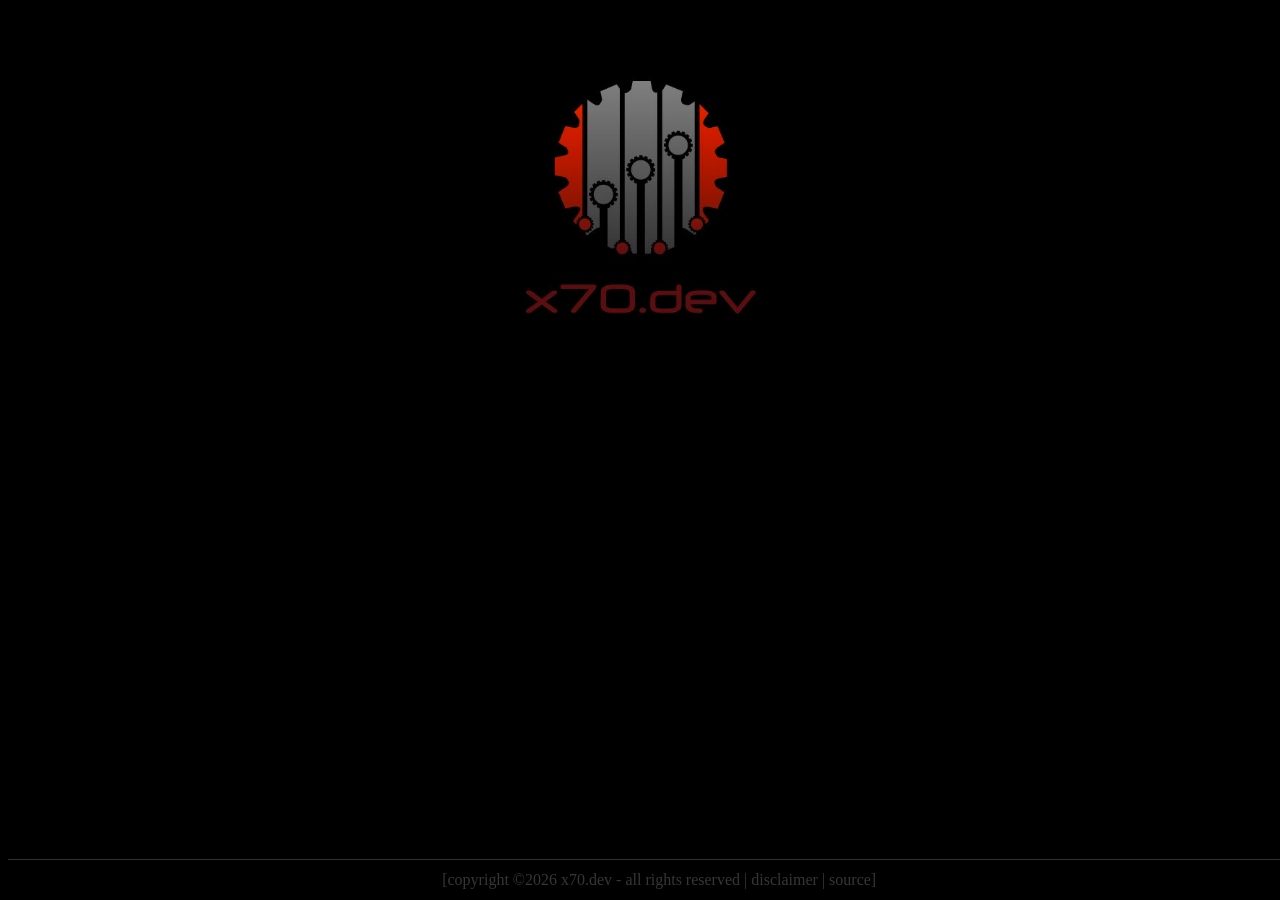
==== index.html @ dc75073f "Adding footer" ====
<!DOCTYPE html>
<html>
<head>
  <link rel="stylesheet" href="css/styles.css">
  <script async src="https://www.googletagmanager.com/gtag/js?id=G-SW78EEB8YE"></script>
  <script src="js/ga.js"></script>
  <script src="js/scripts.js"></script>
</head>
<title>x70.dev</title>
<body class="body">
  <div>
    <img src="images/x70-logo.jpg" alt="x70-logo" class="center">
  </div>
  <div id="disclaimerModal" class="modal">
    <div class="modal-content">
      <span class="close">&times;</span>
      <h2>Disclaimer</h2>
      <p>The information contained on the x70.dev website (the "Service") is for general information purposes only.</p>
      <p>x70.dev assumes no responsibility for errors or omissions in the contents of the Service.</p>
      <p>In no event shall x70.dev be liable for any special, direct, indirect, consequential, or incidental damages or any damages whatsoever, whether in an action of contract, negligence or other tort, arising out of or in connection with the use of the Service or the contents of the Service.</p>
      <p>x70.dev reserves the right to make additions, deletions, or modification to the contents on the Service at any time without prior notice.</p>
      <p>This disclaimer constitutes an essential part of this agreement.</p>
    </div>
  </div>
</body>
<footer
  <p id="footer"</p>
</footer>
</html>
---- css/styles.css ----
.container {
    display: flex;
    justify-content: center;
    align-items: center;
    border: 0px solid;
    width: 50vw; /*customize to your needs 100%*/
    height: 50vw; /*customize to your needs*/
}
.container img
{
  max-width:100%;
  max-height:100%;
}
.body {
  background-color: black;
}
.center {
	display: flex;
	margin-left: auto;
	margin-right: auto;
	width: 50%;
}
footer {
  color: #363636;
  padding: .7em;
  text-align: center;
  position: absolute;
  bottom: 0;
  margin: 0;
  width: 100%;
  border-top: 1px solid #313030;
}

 /* The Modal (background) */
 .modal {
  display: none; /* Hidden by default */
  position: fixed; /* Stay in place */
  z-index: 1; /* Sit on top */
  left: 0;
  top: 0;
  width: 100%; /* Full width */
  height: 100%; /* Full height */
  overflow: auto; /* Enable scroll if needed */
  background-color: rgb(0,0,0); /* Fallback color */
  background-color: rgba(0,0,0,0.4); /* Black w/ opacity */
}

/* Modal Content */
.modal-content {
  background-color: #626262;
  margin: 15% auto; /* 15% from the top and centered */
  padding: 20px;
  border-radius: 10px;
  width: 50%; /* Could be more or less, depending on screen size */
}

/* The Close Button */
.close {
  color: #363636;
  float: right;
  font-size: 28px;
  font-weight: bold;
}

.close:hover,
.close:focus {
  color: black;
  text-decoration: none;
  cursor: pointer;
}
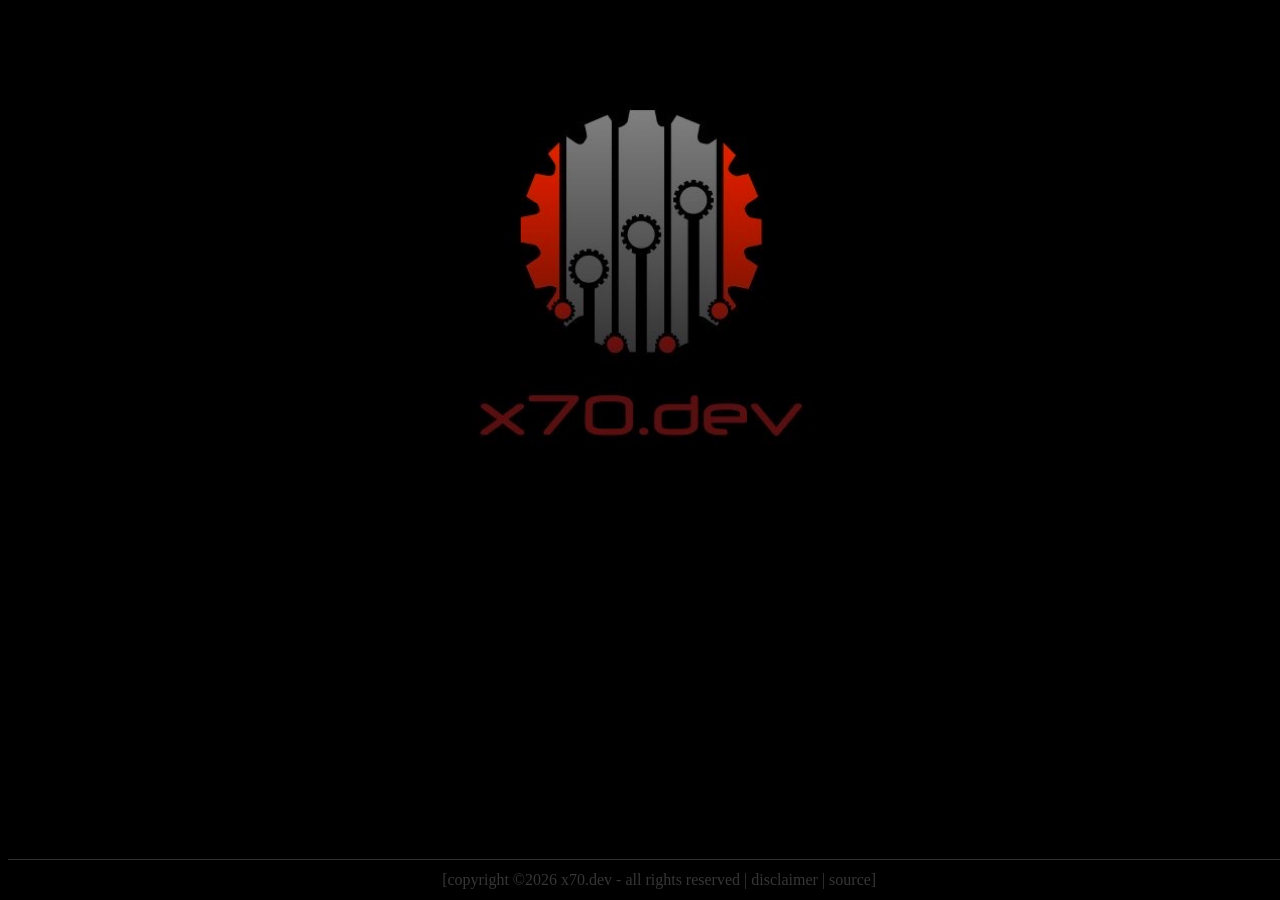
==== commit 88bfb07d: "Moving disclaimer out to webassembly" ====
--- a/index.html
+++ b/index.html
@@ -1,10 +1,11 @@
 <!DOCTYPE html>
 <html>
 <head>
+  <script src="js/wasm_exec.js"></script>
+  <script src="js/scripts.js"></script>
   <link rel="stylesheet" href="css/styles.css">
   <script async src="https://www.googletagmanager.com/gtag/js?id=G-SW78EEB8YE"></script>
   <script src="js/ga.js"></script>
-  <script src="js/scripts.js"></script>
 </head>
 <title>x70.dev</title>
 <body class="body">
@@ -12,15 +13,6 @@
     <img src="images/x70-logo.jpg" alt="x70-logo" class="center">
   </div>
   <div id="disclaimerModal" class="modal">
-    <div class="modal-content">
-      <span class="close">&times;</span>
-      <h2>Disclaimer</h2>
-      <p>The information contained on the x70.dev website (the "Service") is for general information purposes only.</p>
-      <p>x70.dev assumes no responsibility for errors or omissions in the contents of the Service.</p>
-      <p>In no event shall x70.dev be liable for any special, direct, indirect, consequential, or incidental damages or any damages whatsoever, whether in an action of contract, negligence or other tort, arising out of or in connection with the use of the Service or the contents of the Service.</p>
-      <p>x70.dev reserves the right to make additions, deletions, or modification to the contents on the Service at any time without prior notice.</p>
-      <p>This disclaimer constitutes an essential part of this agreement.</p>
-    </div>
   </div>
 </body>
 <footer
--- a/css/styles.css
+++ b/css/styles.css
@@ -3,8 +3,8 @@
     justify-content: center;
     align-items: center;
     border: 0px solid;
-    width: 50vw; /*customize to your needs 100%*/
-    height: 50vw; /*customize to your needs*/
+    width: 75vw; /*customize to your needs 100%*/
+    height: 75vw; /*customize to your needs*/
 }
 .container img
 {
@@ -18,7 +18,7 @@
 	display: flex;
 	margin-left: auto;
 	margin-right: auto;
-	width: 50%;
+	width: 70%;
 }
 footer {
   color: #363636;
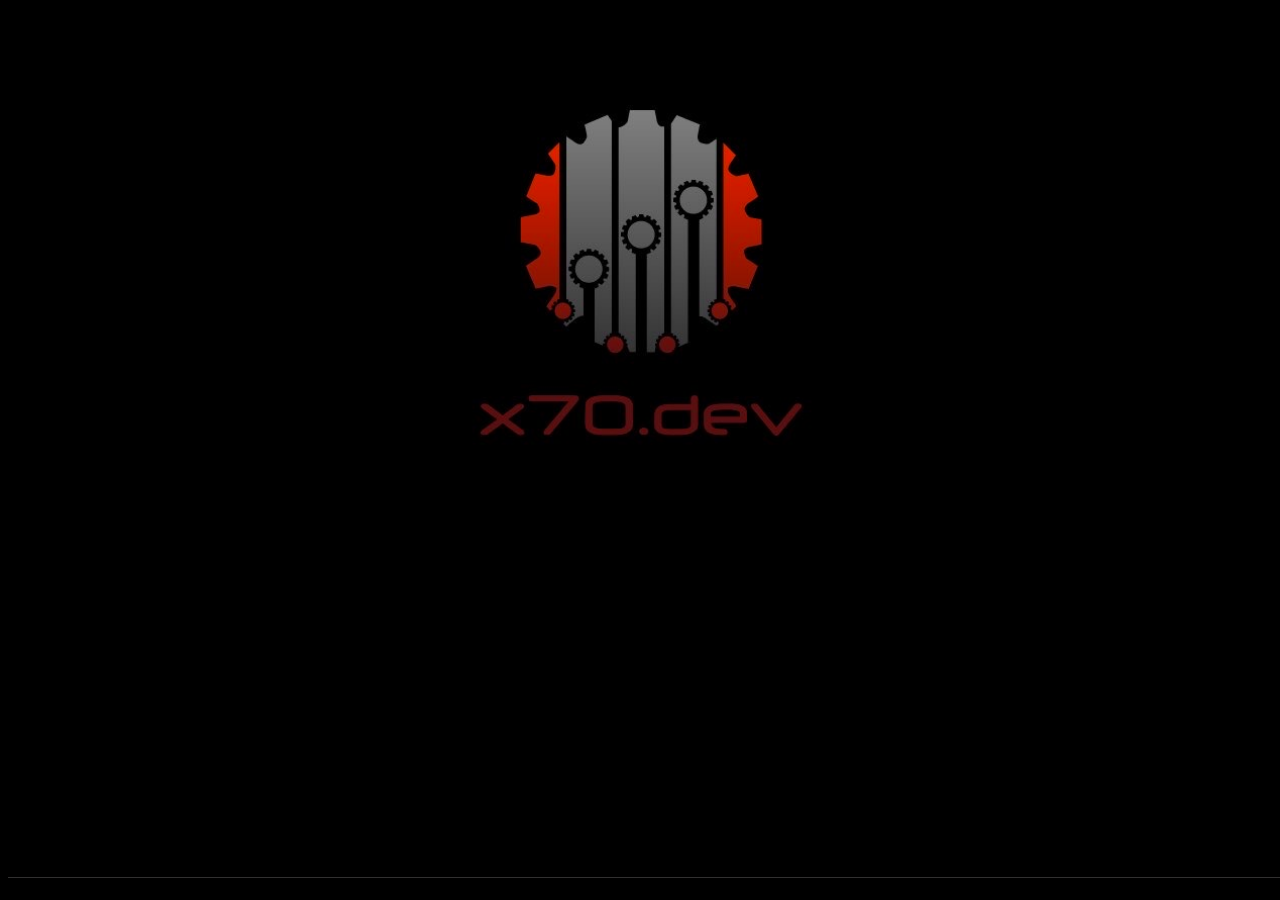
==== commit 953e067a: "Moving GA functionality to Cloudflare Zaraz" ====
--- a/index.html
+++ b/index.html
@@ -4,8 +4,6 @@
   <script src="js/wasm_exec.js"></script>
   <script src="js/scripts.js"></script>
   <link rel="stylesheet" href="css/styles.css">
-  <script async src="https://www.googletagmanager.com/gtag/js?id=G-SW78EEB8YE"></script>
-  <script src="js/ga.js"></script>
 </head>
 <title>x70.dev</title>
 <body class="body">
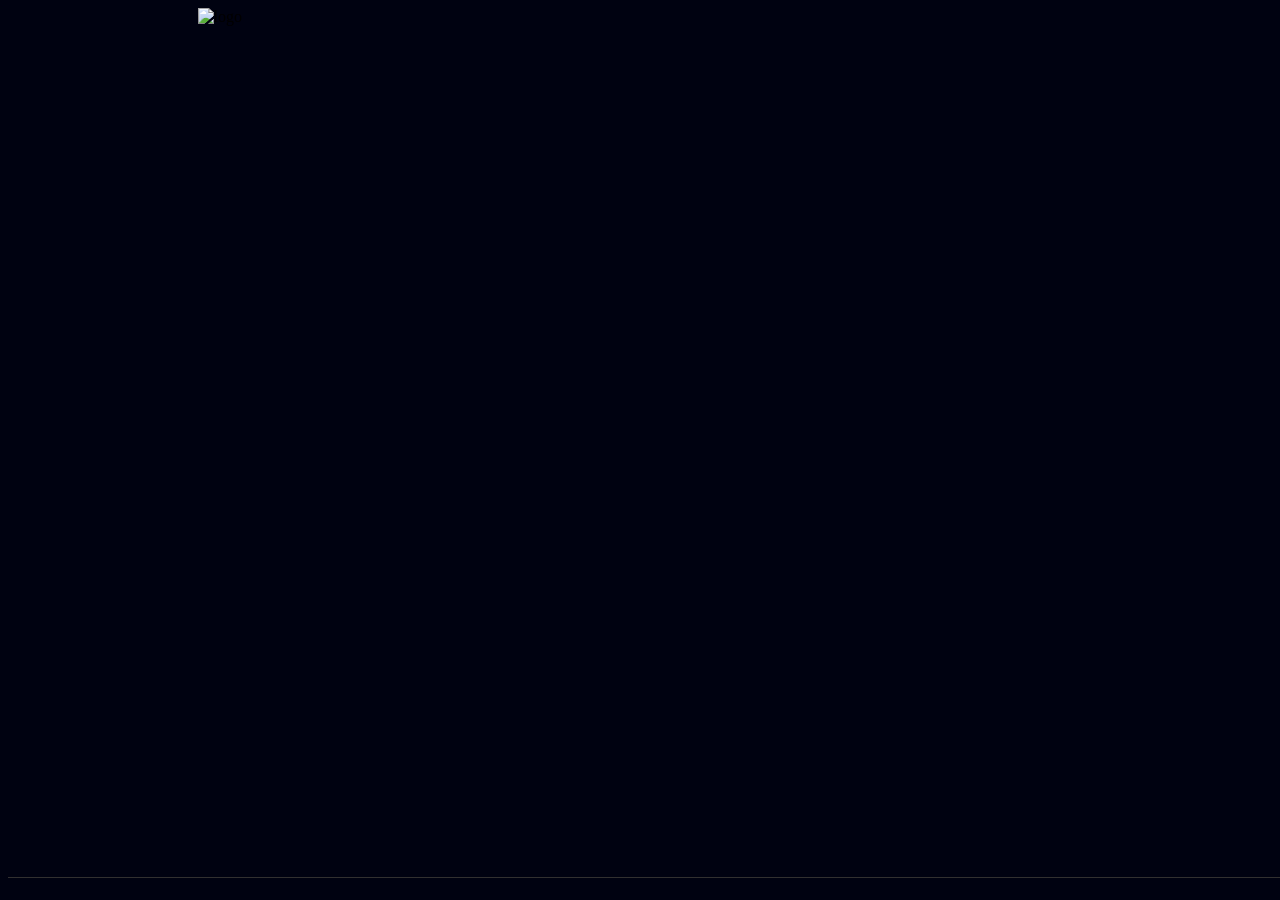
==== commit ee1f2ce1: "updating logo" ====
--- a/index.html
+++ b/index.html
@@ -8,7 +8,7 @@
 <title>x70.dev</title>
 <body class="body">
   <div>
-    <img src="images/x70-logo.jpg" alt="x70-logo" class="center">
+    <img src="https://assets.x70.dev/images/man-in-hat.webp" alt="logo" class="center">
   </div>
   <div id="disclaimerModal" class="modal">
   </div>
@@ -16,4 +16,4 @@
 <footer
   <p id="footer"</p>
 </footer>
-</html>+</html>
--- a/css/styles.css
+++ b/css/styles.css
@@ -6,65 +6,65 @@
     width: 75vw; /*customize to your needs 100%*/
     height: 75vw; /*customize to your needs*/
 }
-.container img
-{
-  max-width:100%;
-  max-height:100%;
+.container img {
+    max-width: 100%;
+    max-height: 100%;
 }
 .body {
-  background-color: black;
+    background-color: rgb(0, 2, 17);
 }
 .center {
-	display: flex;
-	margin-left: auto;
-	margin-right: auto;
-	width: 70%;
+    display: flex;
+    margin-left: auto;
+    margin-right: auto;
+    max-width: 70%;
+    max-height: 70%;
 }
 footer {
-  color: #363636;
-  padding: .7em;
-  text-align: center;
-  position: absolute;
-  bottom: 0;
-  margin: 0;
-  width: 100%;
-  border-top: 1px solid #313030;
+    color: #363636;
+    padding: 0.7em;
+    text-align: center;
+    position: absolute;
+    bottom: 0;
+    margin: 0;
+    width: 100%;
+    border-top: 1px solid #313030;
 }
 
- /* The Modal (background) */
- .modal {
-  display: none; /* Hidden by default */
-  position: fixed; /* Stay in place */
-  z-index: 1; /* Sit on top */
-  left: 0;
-  top: 0;
-  width: 100%; /* Full width */
-  height: 100%; /* Full height */
-  overflow: auto; /* Enable scroll if needed */
-  background-color: rgb(0,0,0); /* Fallback color */
-  background-color: rgba(0,0,0,0.4); /* Black w/ opacity */
+/* The Modal (background) */
+.modal {
+    display: none; /* Hidden by default */
+    position: fixed; /* Stay in place */
+    z-index: 1; /* Sit on top */
+    left: 0;
+    top: 0;
+    width: 100%; /* Full width */
+    height: 100%; /* Full height */
+    overflow: auto; /* Enable scroll if needed */
+    background-color: rgb(0, 0, 0); /* Fallback color */
+    background-color: rgba(0, 0, 0, 0.4); /* Black w/ opacity */
 }
 
 /* Modal Content */
 .modal-content {
-  background-color: #626262;
-  margin: 15% auto; /* 15% from the top and centered */
-  padding: 20px;
-  border-radius: 10px;
-  width: 50%; /* Could be more or less, depending on screen size */
+    background-color: #626262;
+    margin: 15% auto; /* 15% from the top and centered */
+    padding: 20px;
+    border-radius: 10px;
+    width: 50%; /* Could be more or less, depending on screen size */
 }
 
 /* The Close Button */
 .close {
-  color: #363636;
-  float: right;
-  font-size: 28px;
-  font-weight: bold;
+    color: #363636;
+    float: right;
+    font-size: 28px;
+    font-weight: bold;
 }
 
 .close:hover,
 .close:focus {
-  color: black;
-  text-decoration: none;
-  cursor: pointer;
+    color: black;
+    text-decoration: none;
+    cursor: pointer;
 }
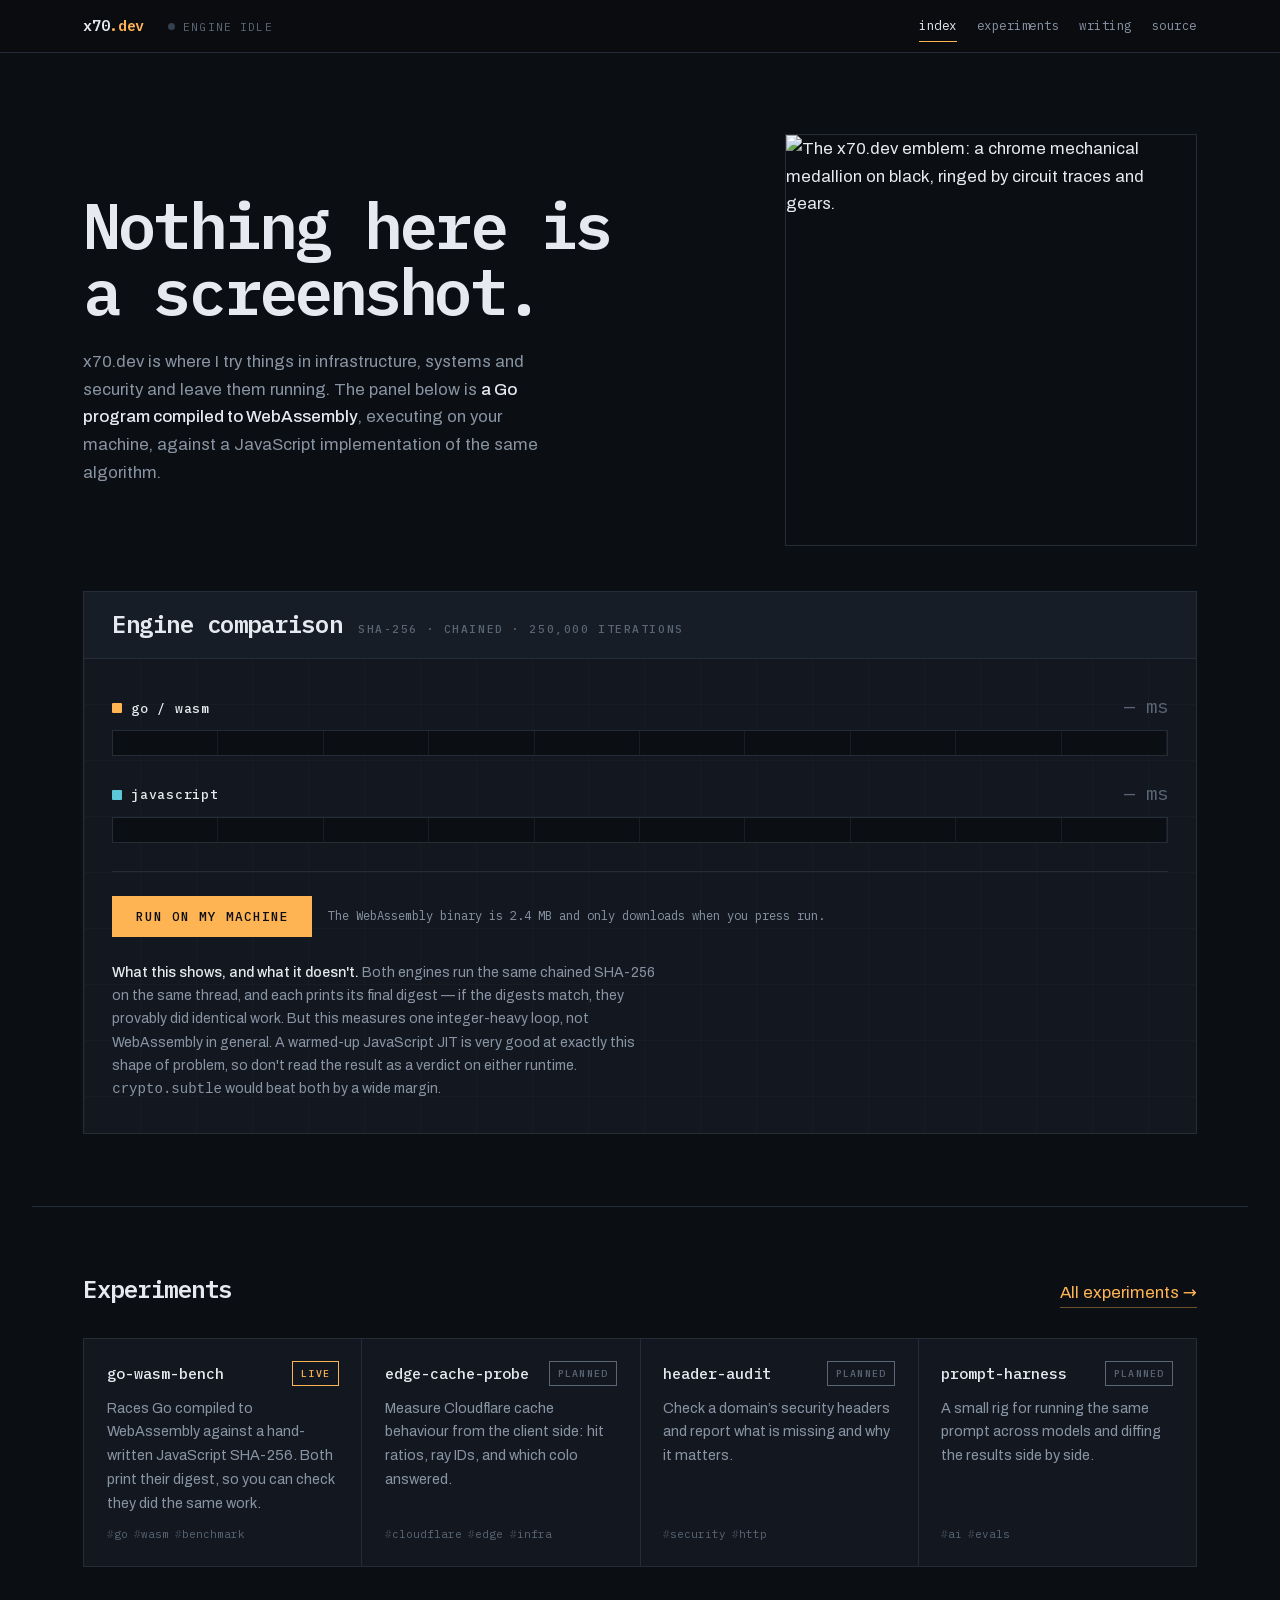
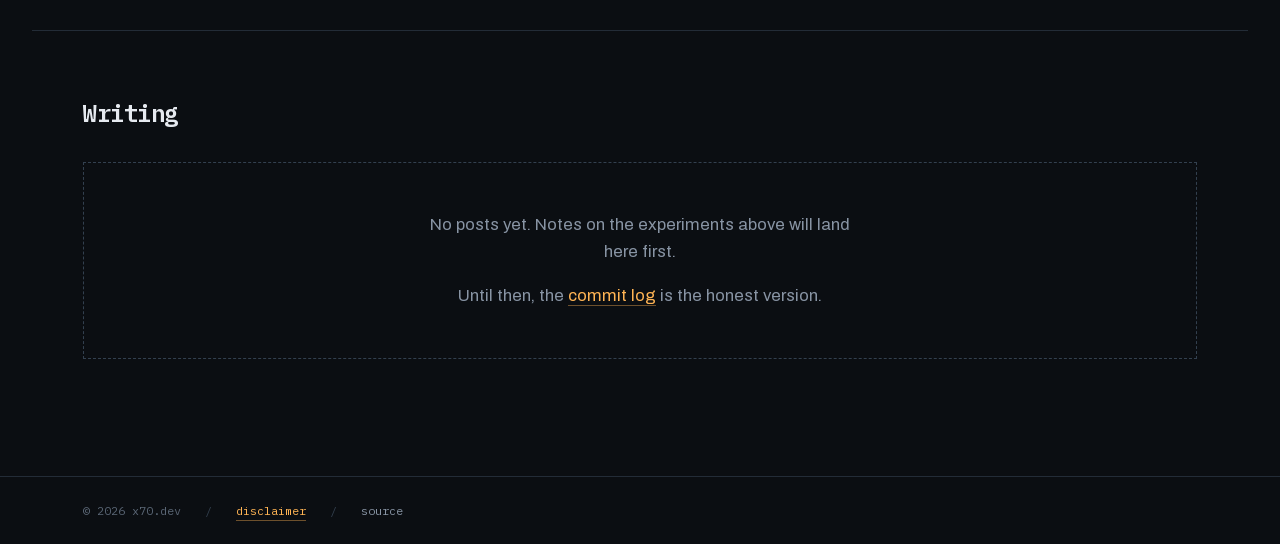
==== commit 3428124c: "Rebuild the site around a benchmark that earns its WebAssembly The 2.1 MB Go/WASM binary existed to " ====
--- a/index.html
+++ b/index.html
@@ -1,19 +1,156 @@
-<!DOCTYPE html>
-<html>
-<head>
-  <script src="js/wasm_exec.js"></script>
-  <script src="js/scripts.js"></script>
-  <link rel="stylesheet" href="css/styles.css">
-</head>
-<title>x70.dev</title>
-<body class="body">
-  <div>
-    <img src="https://assets.x70.dev/images/man-in-hat.webp" alt="logo" class="center">
-  </div>
-  <div id="disclaimerModal" class="modal">
-  </div>
-</body>
-<footer
-  <p id="footer"</p>
-</footer>
-</html>
+<!DOCTYPE html>
+<html lang="en">
+<head>
+<meta charset="utf-8">
+<meta name="viewport" content="width=device-width, initial-scale=1">
+<title>x70.dev — a testbed that runs in the open</title>
+<meta name="description" content="A personal engineering testbed. Go compiled to WebAssembly races a hand-written JavaScript SHA-256 in your browser, and both print their digest so you can verify the work.">
+<meta name="color-scheme" content="dark">
+<meta name="theme-color" content="#0B0E12">
+
+<link rel="canonical" href="https://x70.dev/">
+<meta property="og:type" content="website">
+<meta property="og:url" content="https://x70.dev/">
+<meta property="og:site_name" content="x70.dev">
+<meta property="og:title" content="x70.dev — a testbed that runs in the open">
+<meta property="og:description" content="Go compiled to WebAssembly races a hand-written JavaScript SHA-256 in your browser. Both print their digest, so you can check the comparison is honest.">
+<meta property="og:image" content="https://assets.x70.dev/images/man-in-hat.webp">
+<meta property="og:image:width" content="1024">
+<meta property="og:image:height" content="1024">
+<meta name="twitter:card" content="summary_large_image">
+<meta name="twitter:title" content="x70.dev — a testbed that runs in the open">
+<meta name="twitter:description" content="Go compiled to WebAssembly races a hand-written JavaScript SHA-256 in your browser.">
+<meta name="twitter:image" content="https://assets.x70.dev/images/man-in-hat.webp">
+
+<link rel="icon" href="/favicon.svg" type="image/svg+xml">
+<link rel="alternate icon" href="/favicon.ico">
+<link rel="preconnect" href="https://assets.x70.dev" crossorigin>
+<link rel="preload" href="/fonts/ibm-plex-mono-600.woff2" as="font" type="font/woff2" crossorigin>
+<link rel="preload" href="/fonts/archivo-400700.woff2" as="font" type="font/woff2" crossorigin>
+<link rel="stylesheet" href="/css/styles.css">
+<script type="module" src="/js/site.js"></script>
+</head>
+<body>
+<a class="skip" href="#main">Skip to content</a>
+
+<header class="rail">
+  <div class="wrap rail__in">
+    <a class="mark" href="/">x70<span>.dev</span></a>
+    <span class="lamp" id="lamp" data-state="idle">engine idle</span>
+    <nav class="rail__nav" aria-label="Primary">
+      <a href="/" aria-current="page">index</a>
+      <a href="/projects/">experiments</a>
+      <a href="/writing/">writing</a>
+      <a href="https://github.com/zroulston/x70.dev">source</a>
+    </nav>
+  </div>
+</header>
+
+<main id="main">
+
+  <section class="hero">
+    <div class="wrap hero__in">
+      <div>
+        <h1 class="hero__thesis">Nothing here is a screenshot.</h1>
+        <p class="hero__lede">
+          x70.dev is where I try things in infrastructure, systems and security and
+          leave them running. The panel below is <strong>a Go program compiled to
+          WebAssembly</strong>, executing on your machine, against a JavaScript
+          implementation of the same algorithm.
+        </p>
+      </div>
+      <img class="hero__emblem"
+           src="https://assets.x70.dev/images/man-in-hat.webp"
+           alt="The x70.dev emblem: a chrome mechanical medallion on black, ringed by circuit traces and gears."
+           width="1024" height="1024" fetchpriority="high" decoding="async">
+    </div>
+  </section>
+
+  <section class="bench wrap" aria-labelledby="bench-title">
+    <div class="panel">
+      <div class="panel__head">
+        <h2 class="section__title" id="bench-title">Engine comparison</h2>
+        <p class="label">SHA-256 · chained · <span id="iter-label">250,000</span> iterations</p>
+        <p class="label label--raw u-push" id="build-label"></p>
+      </div>
+
+      <div class="panel__body">
+
+        <div class="trace trace--go">
+          <div class="trace__top">
+            <span class="trace__name">go / wasm</span>
+            <span class="trace__time" id="go-time" data-empty="true">— ms</span>
+          </div>
+          <div class="trace__track">
+            <div class="trace__fill" id="go-fill"></div>
+          </div>
+          <p class="trace__digest" id="go-digest"></p>
+        </div>
+
+        <div class="trace trace--js">
+          <div class="trace__top">
+            <span class="trace__name">javascript</span>
+            <span class="trace__time" id="js-time" data-empty="true">— ms</span>
+          </div>
+          <div class="trace__track">
+            <div class="trace__fill" id="js-fill"></div>
+          </div>
+          <p class="trace__digest" id="js-digest"></p>
+        </div>
+
+        <p class="verdict" id="verdict" hidden></p>
+
+        <div class="bench__controls">
+          <button class="btn" id="run" type="button">Run on my machine</button>
+          <span class="bench__status" id="status" role="status">
+            The WebAssembly binary is 2.4&nbsp;MB and only downloads when you press run.
+          </span>
+        </div>
+
+        <p class="caveat">
+          <b>What this shows, and what it doesn't.</b> Both engines run the same chained
+          SHA-256 on the same thread, and each prints its final digest — if the digests
+          match, they provably did identical work. But this measures one integer-heavy
+          loop, not WebAssembly in general. A warmed-up JavaScript JIT is very good at
+          exactly this shape of problem, so don't read the result as a verdict on either
+          runtime. <code>crypto.subtle</code> would beat both by a wide margin.
+        </p>
+
+      </div>
+    </div>
+  </section>
+
+  <section class="section wrap" aria-labelledby="rack-title">
+    <div class="section__head">
+      <h2 class="section__title" id="rack-title">Experiments</h2>
+      <a class="link" href="/projects/">All experiments →</a>
+    </div>
+    <ul class="rack" id="rack"></ul>
+  </section>
+
+  <section class="section wrap" aria-labelledby="log-title">
+    <div class="section__head">
+      <h2 class="section__title" id="log-title">Writing</h2>
+    </div>
+    <div class="empty">
+      <p>No posts yet. Notes on the experiments above will land here first.</p>
+      <p>Until then, the <a class="link" href="https://github.com/zroulston/x70.dev">commit log</a> is the honest version.</p>
+    </div>
+  </section>
+
+</main>
+
+<footer class="foot">
+  <div class="wrap foot__in">
+    <span>© <span id="year"></span> x70.dev</span>
+    <span class="foot__sep">/</span>
+    <button class="btn-link" id="disclaimer-open" type="button">disclaimer</button>
+    <span class="foot__sep">/</span>
+    <a href="https://github.com/zroulston/x70.dev">source</a>
+    <span class="foot__build" id="engine-label"></span>
+  </div>
+</footer>
+
+
+</body>
+</html>
--- a/css/styles.css
+++ b/css/styles.css
@@ -1,70 +1,567 @@
-.container {
-    display: flex;
-    justify-content: center;
-    align-items: center;
-    border: 0px solid;
-    width: 75vw; /*customize to your needs 100%*/
-    height: 75vw; /*customize to your needs*/
-}
-.container img {
-    max-width: 100%;
-    max-height: 100%;
-}
-.body {
-    background-color: rgb(0, 2, 17);
-}
-.center {
-    display: flex;
-    margin-left: auto;
-    margin-right: auto;
-    max-width: 70%;
-    max-height: 70%;
-}
-footer {
-    color: #363636;
-    padding: 0.7em;
-    text-align: center;
-    position: absolute;
-    bottom: 0;
-    margin: 0;
-    width: 100%;
-    border-top: 1px solid #313030;
-}
-
-/* The Modal (background) */
-.modal {
-    display: none; /* Hidden by default */
-    position: fixed; /* Stay in place */
-    z-index: 1; /* Sit on top */
-    left: 0;
-    top: 0;
-    width: 100%; /* Full width */
-    height: 100%; /* Full height */
-    overflow: auto; /* Enable scroll if needed */
-    background-color: rgb(0, 0, 0); /* Fallback color */
-    background-color: rgba(0, 0, 0, 0.4); /* Black w/ opacity */
-}
-
-/* Modal Content */
-.modal-content {
-    background-color: #626262;
-    margin: 15% auto; /* 15% from the top and centered */
-    padding: 20px;
-    border-radius: 10px;
-    width: 50%; /* Could be more or less, depending on screen size */
-}
-
-/* The Close Button */
-.close {
-    color: #363636;
-    float: right;
-    font-size: 28px;
-    font-weight: bold;
-}
-
-.close:hover,
-.close:focus {
-    color: black;
-    text-decoration: none;
-    cursor: pointer;
-}
+@import url('fonts.css');
+
+/* ---------------------------------------------------------------------------
+   x70.dev — instrument panel
+   The palette carries meaning: --go and --js are the two benchmark traces and
+   appear nowhere else, so colour alone reads as the chart legend.
+   ------------------------------------------------------------------------- */
+
+:root {
+  --vac:      #0B0E12;
+  --panel:    #131820;
+  --panel-2:  #182029;
+  --rule:     #232C37;
+  --rule-lit: #33404F;
+
+  --go:       #FFB454;
+  --js:       #5CC8D7;
+
+  --ink:      #E6EAF0;
+  --dim:      #8894A4;
+  --dimmer:   #5A6675;
+
+  --mono: 'IBM Plex Mono', ui-monospace, 'SF Mono', Menlo, monospace;
+  --sans: 'Archivo', system-ui, -apple-system, 'Segoe UI', sans-serif;
+
+  --gutter: clamp(1.25rem, 4vw, 3.5rem);
+  --measure: 68ch;
+  --rail-h: 3.25rem;
+}
+
+*, *::before, *::after { box-sizing: border-box; }
+
+html { -webkit-text-size-adjust: 100%; }
+
+body {
+  margin: 0;
+  background: var(--vac);
+  color: var(--ink);
+  font-family: var(--sans);
+  font-size: clamp(0.95rem, 0.9rem + 0.2vw, 1.05rem);
+  line-height: 1.65;
+  -webkit-font-smoothing: antialiased;
+}
+
+a { color: inherit; }
+
+:focus-visible {
+  outline: 2px solid var(--go);
+  outline-offset: 3px;
+  border-radius: 2px;
+}
+
+.skip {
+  position: absolute;
+  left: -9999px;
+  top: 0;
+  background: var(--go);
+  color: var(--vac);
+  padding: 0.6rem 1rem;
+  font-family: var(--mono);
+  font-size: 0.8rem;
+  z-index: 10;
+}
+.skip:focus { left: 0; }
+
+/* --- shared bits ---------------------------------------------------------- */
+
+.wrap {
+  width: 100%;
+  max-width: 76rem;
+  margin-inline: auto;
+  padding-inline: var(--gutter);
+}
+
+/* Small uppercase mono label used to head every panel and field. */
+.label {
+  font-family: var(--mono);
+  font-size: 0.7rem;
+  font-weight: 500;
+  letter-spacing: 0.14em;
+  text-transform: uppercase;
+  color: var(--dimmer);
+  margin: 0;
+}
+
+.rule {
+  border: 0;
+  border-top: 1px solid var(--rule);
+  margin: 0;
+}
+
+/* --- top / bottom rails --------------------------------------------------- */
+
+.rail {
+  border-bottom: 1px solid var(--rule);
+  background: color-mix(in srgb, var(--vac) 88%, black);
+  position: sticky;
+  top: 0;
+  z-index: 5;
+  backdrop-filter: blur(8px);
+}
+
+.rail__in {
+  min-height: var(--rail-h);
+  display: flex;
+  align-items: center;
+  gap: 1.5rem;
+  flex-wrap: wrap;
+}
+
+.mark {
+  font-family: var(--mono);
+  font-weight: 600;
+  font-size: 0.95rem;
+  letter-spacing: -0.02em;
+  text-decoration: none;
+  color: var(--ink);
+}
+.mark span { color: var(--go); }
+
+.rail__nav {
+  margin-left: auto;
+  display: flex;
+  align-items: center;
+  gap: 1.25rem;
+  font-family: var(--mono);
+  font-size: 0.78rem;
+  letter-spacing: 0.04em;
+}
+
+.rail__nav a {
+  color: var(--dim);
+  text-decoration: none;
+  padding-block: 0.35rem;
+  border-bottom: 1px solid transparent;
+  transition: color 0.15s ease, border-color 0.15s ease;
+}
+.rail__nav a:hover,
+.rail__nav a[aria-current='page'] { color: var(--ink); border-bottom-color: var(--go); }
+
+/* Status lamp — reflects real WASM state, never decorative. */
+.lamp {
+  display: inline-flex;
+  align-items: center;
+  gap: 0.5rem;
+  font-family: var(--mono);
+  font-size: 0.72rem;
+  letter-spacing: 0.1em;
+  text-transform: uppercase;
+  color: var(--dimmer);
+}
+.lamp::before {
+  content: '';
+  width: 7px; height: 7px;
+  border-radius: 50%;
+  background: var(--rule-lit);
+  box-shadow: 0 0 0 0 transparent;
+  transition: background 0.3s ease, box-shadow 0.3s ease;
+}
+.lamp[data-state='loading']::before { background: var(--dim); animation: pulse 1.1s ease-in-out infinite; }
+.lamp[data-state='ready']::before   { background: var(--go); box-shadow: 0 0 10px 1px color-mix(in srgb, var(--go) 55%, transparent); }
+.lamp[data-state='error']::before   { background: #E0533D; }
+.lamp[data-state='ready']            { color: var(--dim); }
+
+@keyframes pulse { 50% { opacity: 0.25; } }
+
+.label--raw { text-transform: none; letter-spacing: 0.06em; }
+
+/* Utilities — these exist so no element needs a style attribute, which keeps
+   the Content-Security-Policy free of 'unsafe-inline'. */
+.u-push { margin-left: auto; }
+.u-mt   { margin-top: 1.5rem; }
+.section--flush { border-top: 0; }
+.caveat--lead { margin-bottom: 2rem; }
+
+.prose { max-width: var(--measure); }
+.prose p { margin: 0 0 1rem; }
+.prose p:last-child { margin-bottom: 0; }
+
+/* A button that reads as a link — used for the disclaimer trigger, which is an
+   action rather than a destination and so must not be an anchor. */
+.btn-link {
+  background: none;
+  border: 0;
+  padding: 0;
+  font: inherit;
+  cursor: pointer;
+  color: var(--go);
+  border-bottom: 1px solid color-mix(in srgb, var(--go) 40%, transparent);
+}
+.btn-link:hover { border-bottom-color: var(--go); }
+
+/* Trace colour assignment: amber is Go, cyan is JavaScript, everywhere. */
+.trace--go { --c: var(--go); }
+.trace--js { --c: var(--js); }
+
+/* --- hero ----------------------------------------------------------------- */
+
+.hero { padding-block: clamp(3rem, 9vh, 6rem) clamp(2rem, 5vh, 3.5rem); }
+
+.hero__in {
+  display: grid;
+  grid-template-columns: minmax(0, 1.55fr) minmax(0, 1fr);
+  gap: clamp(2rem, 5vw, 4rem);
+  align-items: center;
+}
+
+.hero__thesis {
+  font-family: var(--mono);
+  font-weight: 600;
+  font-size: clamp(2rem, 1.1rem + 4.2vw, 4rem);
+  line-height: 1.02;
+  letter-spacing: -0.045em;
+  margin: 0 0 1.5rem;
+  text-wrap: balance;
+}
+
+.hero__lede {
+  margin: 0;
+  max-width: 46ch;
+  color: var(--dim);
+  font-size: 1.05rem;
+}
+.hero__lede strong { color: var(--ink); font-weight: 500; }
+
+.hero__emblem {
+  width: 100%;
+  height: auto;
+  aspect-ratio: 1;
+  border: 1px solid var(--rule);
+  filter: saturate(0.75);
+}
+
+/* --- benchmark: the signature panel --------------------------------------- */
+
+.bench { padding-bottom: clamp(3rem, 8vh, 5rem); }
+
+.panel {
+  border: 1px solid var(--rule);
+  background: var(--panel);
+  /* faint bench-grid, only on instrument surfaces */
+  background-image:
+    linear-gradient(to right, color-mix(in srgb, var(--rule) 22%, transparent) 1px, transparent 1px),
+    linear-gradient(to bottom, color-mix(in srgb, var(--rule) 22%, transparent) 1px, transparent 1px);
+  background-size: 56px 56px;
+}
+
+.panel__head {
+  display: flex;
+  align-items: baseline;
+  gap: 1rem;
+  flex-wrap: wrap;
+  padding: 0.85rem clamp(1rem, 2.5vw, 1.75rem);
+  border-bottom: 1px solid var(--rule);
+  background: color-mix(in srgb, var(--panel-2) 70%, transparent);
+}
+
+.panel__body { padding: clamp(1.25rem, 3vw, 2rem) clamp(1rem, 2.5vw, 1.75rem); }
+
+/* Trace rows */
+.trace + .trace { margin-top: 1.4rem; }
+
+.trace__top {
+  display: flex;
+  align-items: baseline;
+  justify-content: space-between;
+  gap: 1rem;
+  margin-bottom: 0.5rem;
+}
+
+.trace__name {
+  font-family: var(--mono);
+  font-size: 0.82rem;
+  font-weight: 500;
+  letter-spacing: 0.06em;
+  display: inline-flex;
+  align-items: center;
+  gap: 0.55rem;
+}
+.trace__name::before {
+  content: '';
+  width: 10px; height: 10px;
+  background: var(--c);
+  border-radius: 1px;
+}
+
+.trace__time {
+  font-family: var(--mono);
+  font-size: 1.15rem;
+  font-weight: 600;
+  font-variant-numeric: tabular-nums;
+  color: var(--c);
+}
+.trace__time[data-empty='true'] { color: var(--dimmer); font-weight: 400; }
+
+.trace__track {
+  position: relative;
+  height: 26px;
+  border: 1px solid var(--rule);
+  background: var(--vac);
+  overflow: hidden;
+}
+/* tick marks every 10% — a scale, so the bar is readable without a gridline chart */
+.trace__track::after {
+  content: '';
+  position: absolute;
+  inset: 0;
+  background-image: repeating-linear-gradient(
+    to right,
+    transparent 0 calc(10% - 1px),
+    color-mix(in srgb, var(--rule-lit) 32%, transparent) calc(10% - 1px) 10%
+  );
+  pointer-events: none;
+}
+
+.trace__fill {
+  height: 100%;
+  width: 0;
+  background: linear-gradient(to right,
+    color-mix(in srgb, var(--c) 45%, transparent),
+    var(--c));
+  transition: width 0.7s cubic-bezier(0.22, 0.8, 0.3, 1);
+}
+
+.trace__digest {
+  margin: 0.5rem 0 0;
+  font-family: var(--mono);
+  font-size: 0.7rem;
+  color: var(--dimmer);
+  word-break: break-all;
+}
+
+/* Controls + verdict */
+.bench__controls {
+  display: flex;
+  align-items: center;
+  gap: 1rem;
+  flex-wrap: wrap;
+  margin-top: 1.75rem;
+  padding-top: 1.5rem;
+  border-top: 1px solid var(--rule);
+}
+
+.btn {
+  font-family: var(--mono);
+  font-size: 0.8rem;
+  font-weight: 500;
+  letter-spacing: 0.08em;
+  text-transform: uppercase;
+  color: var(--vac);
+  background: var(--go);
+  border: 1px solid var(--go);
+  padding: 0.7rem 1.4rem;
+  cursor: pointer;
+  transition: background 0.15s ease, transform 0.08s ease;
+}
+.btn:hover:not(:disabled) { background: color-mix(in srgb, var(--go) 82%, white); }
+.btn:active:not(:disabled) { transform: translateY(1px); }
+.btn:disabled { opacity: 0.4; cursor: not-allowed; }
+
+.bench__status {
+  font-family: var(--mono);
+  font-size: 0.76rem;
+  color: var(--dim);
+}
+
+.verdict {
+  margin: 1.25rem 0 0;
+  font-family: var(--mono);
+  font-size: 0.78rem;
+  line-height: 1.6;
+  padding: 0.7rem 0.9rem;
+  border-left: 2px solid var(--rule-lit);
+  color: var(--dim);
+}
+.verdict[data-ok='true']  { border-left-color: var(--go); color: var(--ink); }
+.verdict[data-ok='false'] { border-left-color: #E0533D; color: #F0A99B; }
+
+.caveat {
+  margin: 1.5rem 0 0;
+  max-width: var(--measure);
+  font-size: 0.88rem;
+  color: var(--dim);
+}
+.caveat b { color: var(--ink); font-weight: 500; }
+
+/* --- experiment rack ------------------------------------------------------ */
+
+.section { padding-block: clamp(2.5rem, 7vh, 4.5rem); border-top: 1px solid var(--rule); }
+
+.section__head {
+  display: flex;
+  align-items: baseline;
+  justify-content: space-between;
+  gap: 1rem;
+  flex-wrap: wrap;
+  margin-bottom: 1.75rem;
+}
+
+.section__title {
+  font-family: var(--mono);
+  font-weight: 600;
+  font-size: clamp(1.15rem, 1rem + 0.7vw, 1.5rem);
+  letter-spacing: -0.02em;
+  margin: 0;
+}
+
+.rack {
+  list-style: none;
+  margin: 0;
+  padding: 0;
+  display: grid;
+  grid-template-columns: repeat(auto-fill, minmax(min(100%, 17rem), 1fr));
+  gap: 1px;
+  background: var(--rule);
+  border: 1px solid var(--rule);
+}
+
+.slot {
+  background: var(--panel);
+  padding: 1.4rem;
+  display: flex;
+  flex-direction: column;
+  gap: 0.65rem;
+  transition: background 0.18s ease;
+}
+.slot:hover { background: var(--panel-2); }
+
+.slot__top { display: flex; align-items: center; justify-content: space-between; gap: 0.75rem; }
+
+.slot__name {
+  font-family: var(--mono);
+  font-size: 0.95rem;
+  font-weight: 500;
+  margin: 0;
+}
+.slot__name a { text-decoration: none; }
+.slot__name a:hover { color: var(--go); }
+
+/* Status token — encodes what actually runs, which is the honest axis here. */
+.tok {
+  font-family: var(--mono);
+  font-size: 0.62rem;
+  font-weight: 500;
+  letter-spacing: 0.12em;
+  text-transform: uppercase;
+  padding: 0.2rem 0.5rem;
+  border: 1px solid currentColor;
+  color: var(--dimmer);
+  white-space: nowrap;
+}
+.tok[data-s='live'] { color: var(--go); }
+.tok[data-s='wip']  { color: var(--js); }
+
+.slot__desc { margin: 0; font-size: 0.9rem; color: var(--dim); }
+
+.slot__tags {
+  margin: auto 0 0;
+  padding: 0;
+  list-style: none;
+  display: flex;
+  flex-wrap: wrap;
+  gap: 0.4rem;
+  font-family: var(--mono);
+  font-size: 0.68rem;
+  color: var(--dimmer);
+}
+.slot__tags li::before { content: '#'; opacity: 0.55; }
+
+/* --- empty state ---------------------------------------------------------- */
+
+.empty {
+  border: 1px dashed var(--rule-lit);
+  padding: clamp(1.75rem, 5vw, 3rem);
+  text-align: center;
+}
+.empty p { margin: 0 auto; max-width: 44ch; color: var(--dim); }
+.empty p + p { margin-top: 1rem; }
+
+.link {
+  color: var(--go);
+  text-decoration: none;
+  border-bottom: 1px solid color-mix(in srgb, var(--go) 40%, transparent);
+}
+.link:hover { border-bottom-color: var(--go); }
+
+/* --- footer --------------------------------------------------------------- */
+
+.foot {
+  border-top: 1px solid var(--rule);
+  padding-block: 1.5rem;
+  margin-top: clamp(2rem, 6vh, 4rem);
+}
+
+.foot__in {
+  display: flex;
+  align-items: center;
+  gap: 1rem 1.5rem;
+  flex-wrap: wrap;
+  font-family: var(--mono);
+  font-size: 0.74rem;
+  color: var(--dimmer);
+}
+.foot__in a { color: var(--dim); text-decoration: none; }
+.foot__in a:hover { color: var(--go); }
+.foot__sep { color: var(--rule-lit); }
+.foot__build { margin-left: auto; }
+
+/* --- disclaimer dialog ---------------------------------------------------- */
+
+dialog.sheet {
+  border: 1px solid var(--rule-lit);
+  background: var(--panel);
+  color: var(--ink);
+  padding: 0;
+  max-width: min(46rem, calc(100vw - 2rem));
+  width: 100%;
+}
+dialog.sheet::backdrop { background: rgba(4, 6, 10, 0.78); backdrop-filter: blur(3px); }
+
+.sheet__head {
+  display: flex;
+  align-items: center;
+  justify-content: space-between;
+  gap: 1rem;
+  padding: 1rem 1.25rem;
+  border-bottom: 1px solid var(--rule);
+}
+
+.sheet__body {
+  padding: 1.25rem;
+  max-height: 60vh;
+  overflow-y: auto;
+  font-size: 0.9rem;
+  color: var(--dim);
+}
+.sheet__body p { margin: 0 0 1rem; }
+.sheet__body p:last-child { margin-bottom: 0; }
+
+.x {
+  background: none;
+  border: 1px solid var(--rule);
+  color: var(--dim);
+  font-family: var(--mono);
+  font-size: 0.95rem;
+  line-height: 1;
+  padding: 0.4rem 0.6rem;
+  cursor: pointer;
+}
+.x:hover { color: var(--ink); border-color: var(--rule-lit); }
+
+/* --- responsive ----------------------------------------------------------- */
+
+@media (max-width: 52rem) {
+  .hero__in { grid-template-columns: 1fr; }
+  .hero__emblem { max-width: 15rem; order: -1; }
+  .rail__nav { gap: 1rem; }
+  .foot__build { margin-left: 0; width: 100%; }
+}
+
+@media (prefers-reduced-motion: reduce) {
+  *, *::before, *::after {
+    animation-duration: 0.01ms !important;
+    animation-iteration-count: 1 !important;
+    transition-duration: 0.01ms !important;
+  }
+}
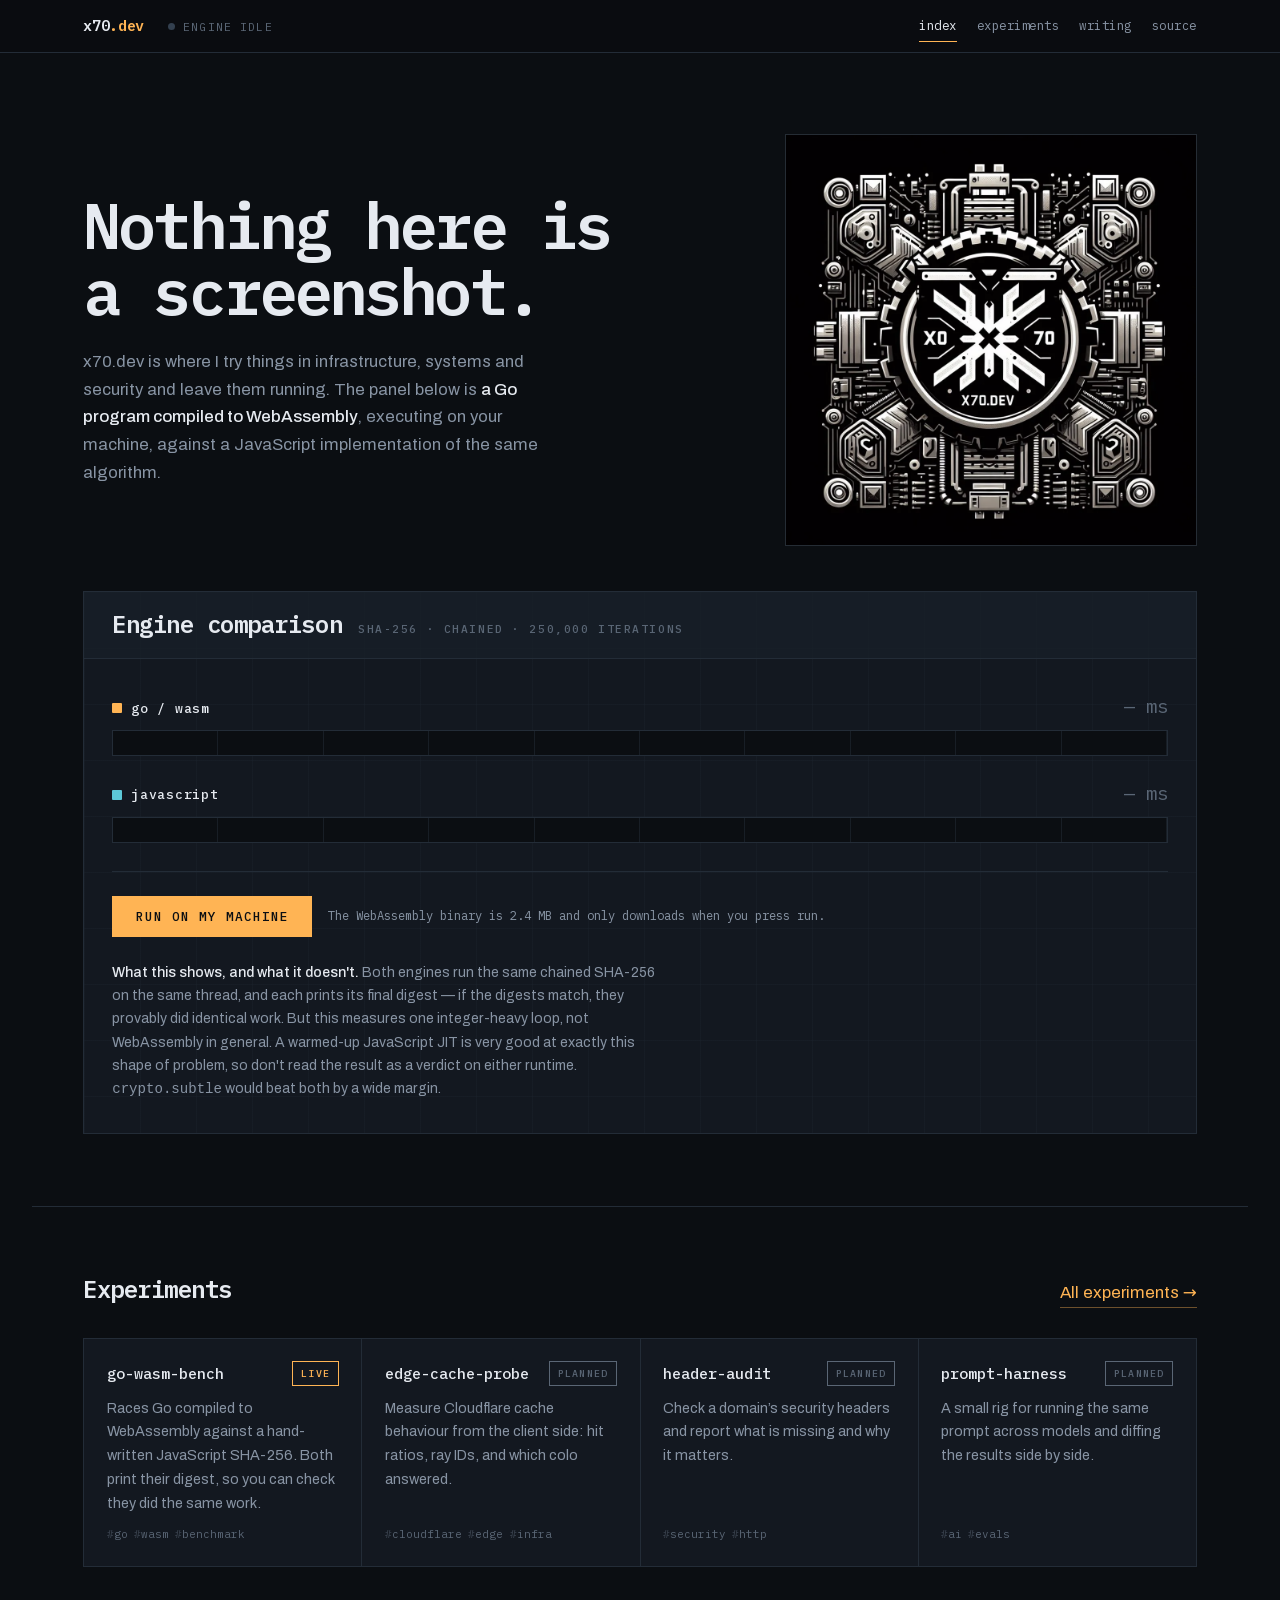
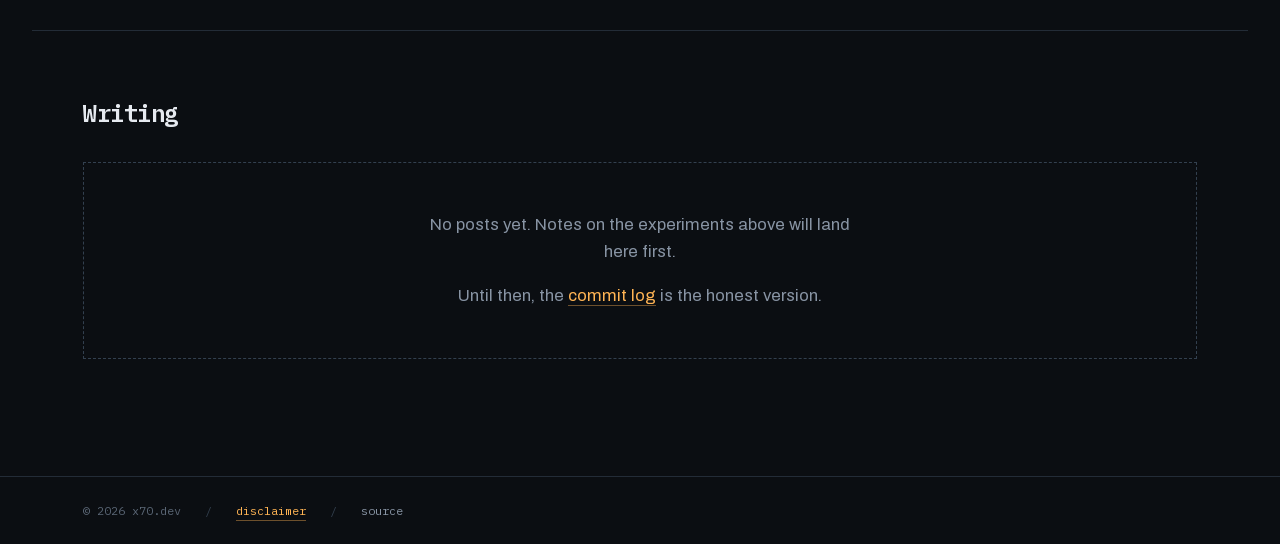
==== commit 8bd61c84: "Publish to one R2 bucket with wrangler, and go same-origin x70.dev and assets.x70.dev turned out to " ====
--- a/index.html
+++ b/index.html
@@ -14,17 +14,16 @@
 <meta property="og:site_name" content="x70.dev">
 <meta property="og:title" content="x70.dev — a testbed that runs in the open">
 <meta property="og:description" content="Go compiled to WebAssembly races a hand-written JavaScript SHA-256 in your browser. Both print their digest, so you can check the comparison is honest.">
-<meta property="og:image" content="https://assets.x70.dev/images/man-in-hat.webp">
+<meta property="og:image" content="https://x70.dev/images/man-in-hat.webp">
 <meta property="og:image:width" content="1024">
 <meta property="og:image:height" content="1024">
 <meta name="twitter:card" content="summary_large_image">
 <meta name="twitter:title" content="x70.dev — a testbed that runs in the open">
 <meta name="twitter:description" content="Go compiled to WebAssembly races a hand-written JavaScript SHA-256 in your browser.">
-<meta name="twitter:image" content="https://assets.x70.dev/images/man-in-hat.webp">
+<meta name="twitter:image" content="https://x70.dev/images/man-in-hat.webp">
 
 <link rel="icon" href="/favicon.svg" type="image/svg+xml">
 <link rel="alternate icon" href="/favicon.ico">
-<link rel="preconnect" href="https://assets.x70.dev" crossorigin>
 <link rel="preload" href="/fonts/ibm-plex-mono-600.woff2" as="font" type="font/woff2" crossorigin>
 <link rel="preload" href="/fonts/archivo-400700.woff2" as="font" type="font/woff2" crossorigin>
 <link rel="stylesheet" href="/css/styles.css">
@@ -60,7 +59,7 @@
         </p>
       </div>
       <img class="hero__emblem"
-           src="https://assets.x70.dev/images/man-in-hat.webp"
+           src="/images/man-in-hat.webp"
            alt="The x70.dev emblem: a chrome mechanical medallion on black, ringed by circuit traces and gears."
            width="1024" height="1024" fetchpriority="high" decoding="async">
     </div>
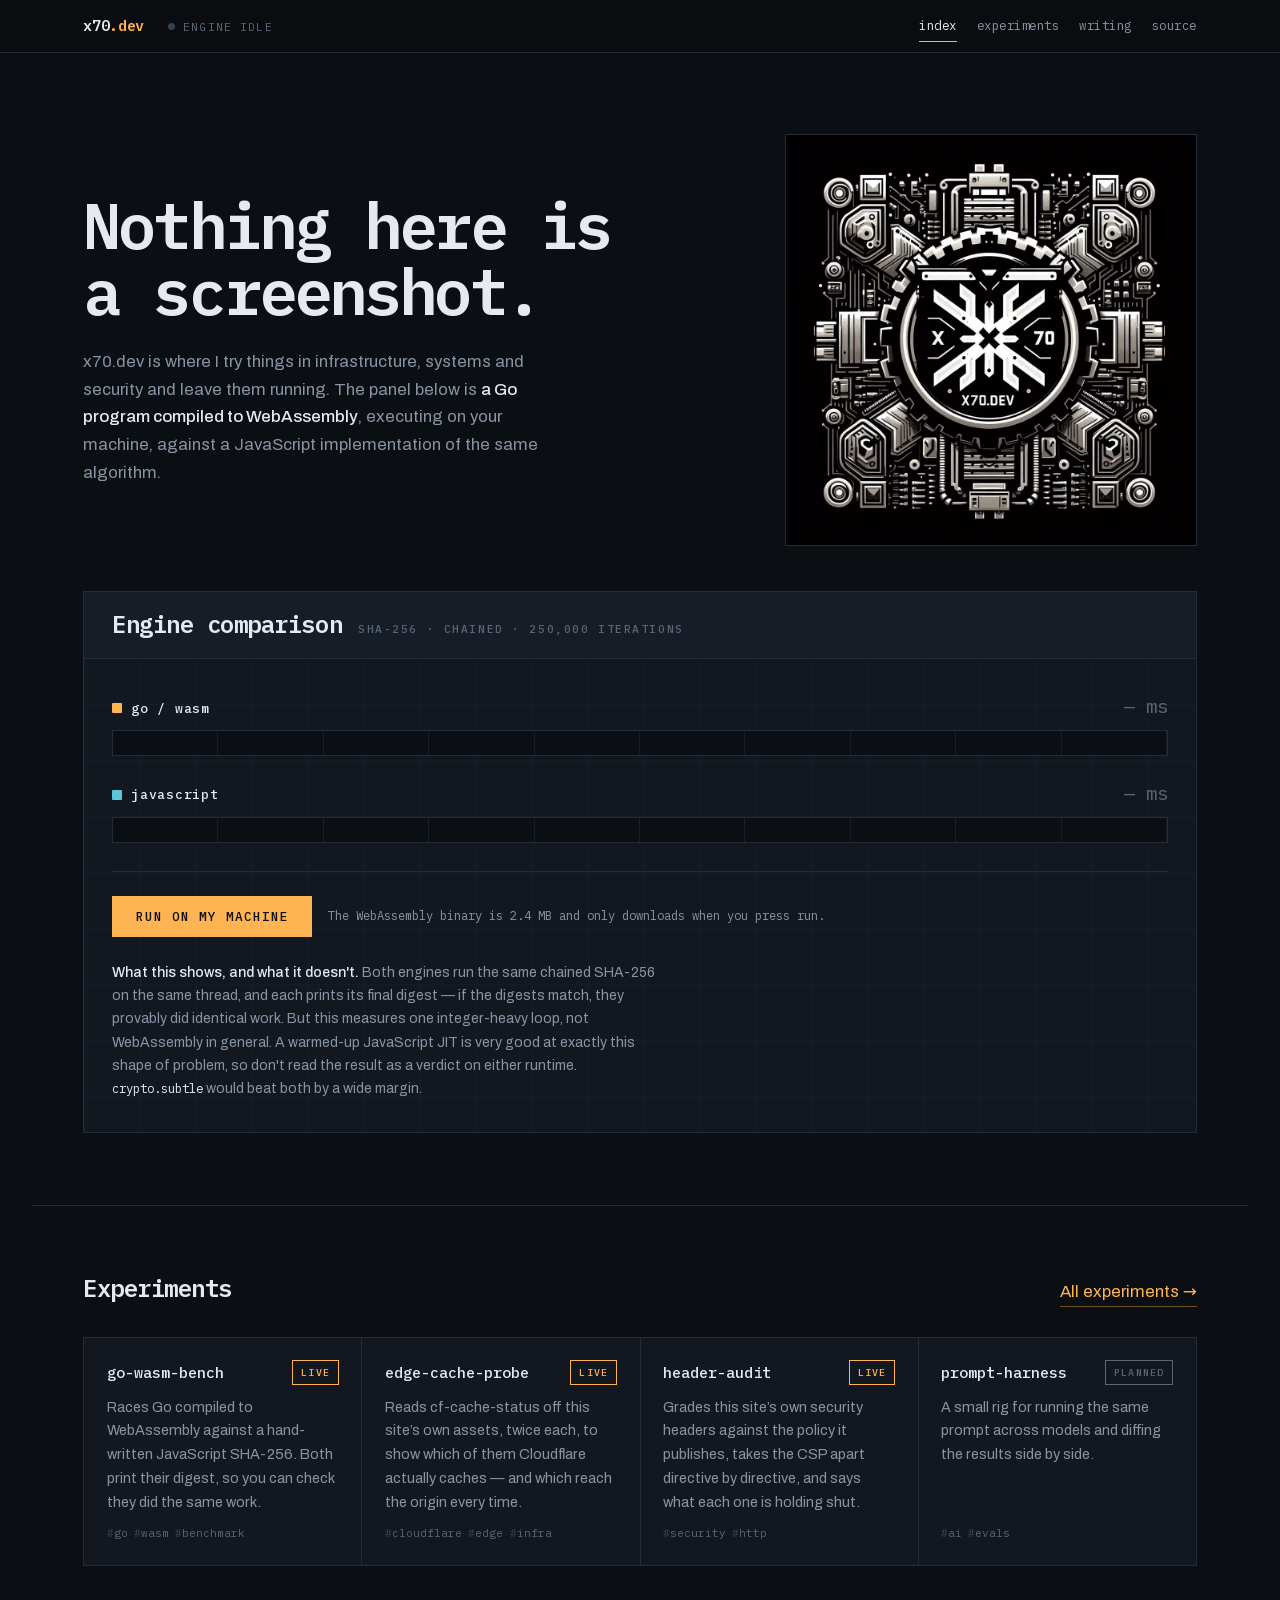
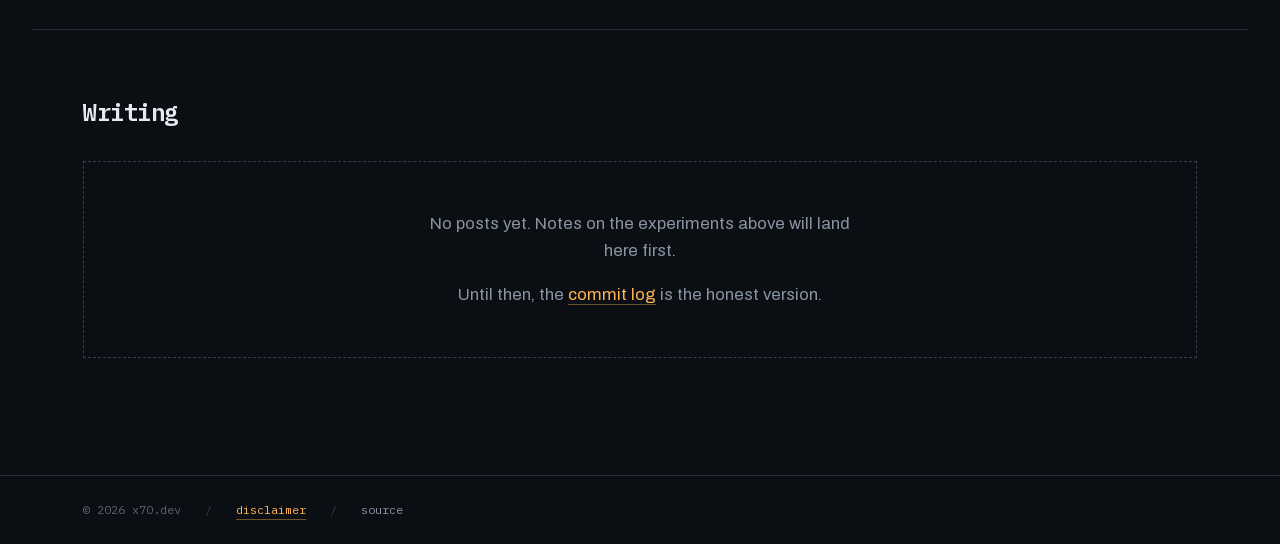
==== commit c0eeea53: "Give the emblem an idle, so the plate reads as running rather than parked Small, slow motion on the " ====
--- a/index.html
+++ b/index.html
@@ -58,10 +58,19 @@
           implementation of the same algorithm.
         </p>
       </div>
-      <img class="hero__emblem"
-           src="/images/man-in-hat.webp"
-           alt="The x70.dev emblem: a chrome mechanical medallion on black, ringed by circuit traces and gears."
-           width="1024" height="1024" fetchpriority="high" decoding="async">
+      <div class="emblem">
+        <img class="hero__emblem"
+             src="/images/man-in-hat.webp"
+             alt="The x70.dev emblem: a chrome mechanical medallion on black, ringed by circuit traces and gears."
+             width="1024" height="1024" fetchpriority="high" decoding="async">
+        <!-- Decorative only: the plate idles rather than sits. Hidden from
+             assistive tech, and stopped entirely under prefers-reduced-motion. -->
+        <span class="emblem__sheen" aria-hidden="true"></span>
+        <span class="emblem__lamp emblem__lamp--tl" aria-hidden="true"></span>
+        <span class="emblem__lamp emblem__lamp--tr" aria-hidden="true"></span>
+        <span class="emblem__lamp emblem__lamp--br" aria-hidden="true"></span>
+        <span class="emblem__lamp emblem__lamp--bl" aria-hidden="true"></span>
+      </div>
     </div>
   </section>
 
--- a/css/styles.css
+++ b/css/styles.css
@@ -15,6 +15,11 @@
 
   --go:       #FFB454;
   --js:       #5CC8D7;
+
+  /* Cache states. Separate from --go/--js on purpose: those two are the
+     benchmark legend and must not mean anything else. */
+  --edge:     #6FCF97;
+  --none:     #E0533D;
 
   --ink:      #E6EAF0;
   --dim:      #8894A4;
@@ -159,7 +164,7 @@
 }
 .lamp[data-state='loading']::before { background: var(--dim); animation: pulse 1.1s ease-in-out infinite; }
 .lamp[data-state='ready']::before   { background: var(--go); box-shadow: 0 0 10px 1px color-mix(in srgb, var(--go) 55%, transparent); }
-.lamp[data-state='error']::before   { background: #E0533D; }
+.lamp[data-state='error']::before   { background: var(--none); }
 .lamp[data-state='ready']            { color: var(--dim); }
 
 @keyframes pulse { 50% { opacity: 0.25; } }
@@ -172,6 +177,14 @@
 .u-mt   { margin-top: 1.5rem; }
 .section--flush { border-top: 0; }
 .caveat--lead { margin-bottom: 2rem; }
+
+/* Inline code, in prose and in caveats. The site had no rule for it, so it was
+   falling back to the browser's default monospace next to IBM Plex Mono. */
+code {
+  font-family: var(--mono);
+  font-size: 0.88em;
+  color: var(--ink);
+}
 
 .prose { max-width: var(--measure); }
 .prose p { margin: 0 0 1rem; }
@@ -223,12 +236,95 @@
 }
 .hero__lede strong { color: var(--ink); font-weight: 500; }
 
+/* The emblem plate. The artwork is a single flat raster, so nothing inside it
+   can move on its own — the gear teeth only span the upper arc, so even that
+   cannot be made to turn. The motion is therefore overlay-only: a sheen
+   crossing the plate, and four indicator lamps sitting exactly on the bearings
+   the artwork already draws (measured off the source image, hence the odd
+   percentages). Only transform and opacity are animated, so this stays on the
+   compositor and never repaints the 1024px image.
+
+   The lamps are deliberately --ink and not --go or --js: those two are the
+   benchmark legend and must not start meaning something else here. */
+.emblem {
+  position: relative;
+  isolation: isolate; /* keep the lamps' blending off the page background */
+  border: 1px solid var(--rule);
+  line-height: 0;     /* no descender gap under the image */
+}
+
 .hero__emblem {
+  display: block;
   width: 100%;
   height: auto;
   aspect-ratio: 1;
-  border: 1px solid var(--rule);
   filter: saturate(0.75);
+}
+
+/* A slow pass of light across the plate: about five seconds of travel, then a
+   long wait, so it reads as an idle machine rather than a loading shimmer. */
+.emblem__sheen {
+  position: absolute;
+  inset: 0;
+  overflow: hidden;
+  pointer-events: none;
+}
+.emblem__sheen::before {
+  content: '';
+  position: absolute;
+  top: -35%;
+  bottom: -35%;
+  left: -35%;
+  width: 20%;
+  background: linear-gradient(
+    90deg,
+    transparent,
+    color-mix(in srgb, var(--ink) 13%, transparent),
+    transparent);
+  transform: translateX(-40%) rotate(16deg);
+  animation: emblem-sheen 12s ease-in-out infinite;
+}
+
+@keyframes emblem-sheen {
+  0%, 55% { transform: translateX(-40%) rotate(16deg); }
+  100%    { transform: translateX(620%) rotate(16deg); }
+}
+
+/* Indicator lamps. Each runs at its own period so they drift permanently out
+   of phase instead of blinking in unison, and the negative delays start them
+   mid-cycle so the page never opens on four lamps lit together. */
+.emblem__lamp {
+  position: absolute;
+  width: 8%;
+  aspect-ratio: 1;
+  margin: -4% 0 0 -4%; /* centre the lamp on its coordinate */
+  border-radius: 50%;
+  pointer-events: none;
+  background: radial-gradient(
+    closest-side,
+    color-mix(in srgb, var(--ink) 62%, transparent),
+    transparent 72%);
+  mix-blend-mode: screen; /* brighten the bearing that is already there */
+  opacity: 0.05;
+  animation: emblem-lamp 4.3s ease-in-out infinite;
+}
+
+.emblem__lamp--tl { left: 12.5%; top: 13.5%; animation-duration: 4.3s; animation-delay: -0.4s; }
+.emblem__lamp--tr { left: 86.6%; top: 13.6%; animation-duration: 5.7s; animation-delay: -2.1s; }
+.emblem__lamp--br { left: 86.6%; top: 86.4%; animation-duration: 3.9s; animation-delay: -3.2s; }
+.emblem__lamp--bl { left: 12.5%; top: 86.4%; animation-duration: 6.4s; animation-delay: -1.3s; }
+
+@keyframes emblem-lamp {
+  0%, 100% { opacity: 0.05; }
+  50%      { opacity: 0.38; }
+}
+
+/* Nothing here is load-bearing, so under reduced motion it simply stops. The
+   lamps hold a dim resting value rather than vanishing, which leaves the plate
+   looking powered but still. */
+@media (prefers-reduced-motion: reduce) {
+  .emblem__sheen { display: none; }
+  .emblem__lamp { animation: none; opacity: 0.1; }
 }
 
 /* --- benchmark: the signature panel --------------------------------------- */
@@ -374,7 +470,7 @@
   color: var(--dim);
 }
 .verdict[data-ok='true']  { border-left-color: var(--go); color: var(--ink); }
-.verdict[data-ok='false'] { border-left-color: #E0533D; color: #F0A99B; }
+.verdict[data-ok='false'] { border-left-color: var(--none); color: #F0A99B; }
 
 .caveat {
   margin: 1.5rem 0 0;
@@ -383,6 +479,167 @@
   color: var(--dim);
 }
 .caveat b { color: var(--ink); font-weight: 500; }
+
+/* --- edge cache probe ----------------------------------------------------- */
+
+/* The table is the instrument here, so it gets a horizontal scroller of its
+   own rather than being allowed to widen the page on a narrow screen. */
+.probe__scroll { overflow-x: auto; }
+
+.probe {
+  width: 100%;
+  border-collapse: collapse;
+  font-family: var(--mono);
+  font-size: 0.76rem;
+  text-align: left;
+  white-space: nowrap;
+}
+
+.probe th,
+.probe td {
+  padding: 0.55rem 0.9rem 0.55rem 0;
+  border-bottom: 1px solid var(--rule);
+  font-weight: 400;
+}
+.probe tbody tr:last-child th,
+.probe tbody tr:last-child td { border-bottom: 0; }
+
+.probe thead th {
+  color: var(--dimmer);
+  font-size: 0.68rem;
+  letter-spacing: 0.12em;
+  text-transform: uppercase;
+  border-bottom-color: var(--rule-lit);
+}
+
+.probe__path { color: var(--ink); }
+.probe__cc   { color: var(--dim); }
+.probe__num  { text-align: right; padding-right: 0; font-variant-numeric: tabular-nums; }
+.probe__ms   { color: var(--dim); }
+
+.probe__hint {
+  color: var(--dimmer);
+  font-size: 0.66rem;
+  letter-spacing: 0.06em;
+}
+
+/* A row dims while its two passes are in flight, so the reader can see which
+   request the status line is talking about. */
+.probe tr[data-busy='true'] { opacity: 0.45; }
+
+/* The cache-status token. Three tones, and they carry the finding: green
+   answered from the edge, neutral went to the origin to check, red was never
+   cached at all. */
+.pill {
+  display: inline-block;
+  min-width: 6.5rem;
+  padding: 0.15rem 0.5rem;
+  border: 1px solid currentColor;
+  font-size: 0.68rem;
+  letter-spacing: 0.1em;
+  text-align: center;
+  color: var(--dimmer);
+}
+.pill[data-t='edge'] { color: var(--edge); }
+.pill[data-t='warm'] { color: var(--dim); }
+.pill[data-t='none'] { color: var(--none); }
+.pill[data-t='idle'] { color: var(--rule-lit); letter-spacing: 0; }
+
+/* The audit grades pass / warn / fail, which map onto the same three tones. */
+.pill[data-t='pass'] { color: var(--edge); }
+.pill[data-t='warn'] { color: var(--dim); }
+.pill[data-t='fail'] { color: var(--none); }
+.pill--sm { min-width: 4.5rem; font-size: 0.62rem; padding: 0.05rem 0.4rem; }
+
+/* --- header audit --------------------------------------------------------- */
+
+.audit { list-style: none; margin: 0; padding: 0; }
+
+.audit__row { padding: 1.1rem 0; border-bottom: 1px solid var(--rule); }
+.audit__row:first-child { padding-top: 0; }
+.audit__row:last-child { border-bottom: 0; padding-bottom: 0; }
+
+.audit__top {
+  display: flex;
+  align-items: center;
+  gap: 0.75rem;
+  flex-wrap: wrap;
+  margin-bottom: 0.5rem;
+}
+
+.audit__name {
+  font-family: var(--mono);
+  font-size: 0.85rem;
+  color: var(--ink);
+}
+
+/* required vs advisory — the difference between a broken promise and a
+   suggestion, so it is worth showing on every row. */
+.audit__level {
+  font-family: var(--mono);
+  font-size: 0.6rem;
+  letter-spacing: 0.14em;
+  text-transform: uppercase;
+  color: var(--dimmer);
+}
+
+/* The value actually served, verbatim. Long CSPs must wrap rather than push
+   the panel sideways. */
+.audit__found {
+  margin: 0;
+  font-family: var(--mono);
+  font-size: 0.72rem;
+  color: var(--dim);
+  overflow-wrap: anywhere;
+}
+
+ /* The note is only a complaint when the check actually failed. An advisory
+    header that is simply absent gets the neutral tone. */
+.audit__note {
+  margin: 0.35rem 0 0;
+  font-family: var(--mono);
+  font-size: 0.7rem;
+  color: var(--dim);
+}
+.audit__note[data-state='fail'] { color: var(--none); }
+
+.audit__why {
+  margin: 0.6rem 0 0;
+  max-width: var(--measure);
+  font-size: 0.85rem;
+  color: var(--dim);
+}
+
+.audit__csp {
+  list-style: none;
+  margin: 0.75rem 0 0;
+  padding: 0 0 0 0.9rem;
+  border-left: 1px solid var(--rule);
+}
+.audit__csp li { padding: 0.22rem 0; }
+
+/* The token, the directive and the note share a line; the explanation below is
+   a block sibling rather than a flex item. Doing it with flex-basis instead
+   made the break depend on how long the note happened to be, because the
+   68ch measure on .audit__why clamped the basis below 100%. */
+.audit__dirline {
+  display: flex;
+  align-items: baseline;
+  gap: 0.6rem;
+  flex-wrap: wrap;
+  font-family: var(--mono);
+  font-size: 0.7rem;
+}
+.audit__csp .audit__note { margin: 0; color: var(--dimmer); }
+.audit__csp .audit__note[data-state='fail'] { color: var(--none); }
+.audit__dir { color: var(--ink); }
+
+/* A failing directive explains itself underneath, in the body face rather than
+   mono — it is prose, and it is the part worth actually reading. */
+.audit__csp .audit__why {
+  margin: 0.3rem 0 0.6rem;
+  font-size: 0.82rem;
+}
 
 /* --- experiment rack ------------------------------------------------------ */
 
@@ -553,9 +810,10 @@
 
 @media (max-width: 52rem) {
   .hero__in { grid-template-columns: 1fr; }
-  .hero__emblem { max-width: 15rem; order: -1; }
+  .emblem { max-width: 15rem; order: -1; }
   .rail__nav { gap: 1rem; }
   .foot__build { margin-left: 0; width: 100%; }
+  .pill { min-width: 5.5rem; }
 }
 
 @media (prefers-reduced-motion: reduce) {
